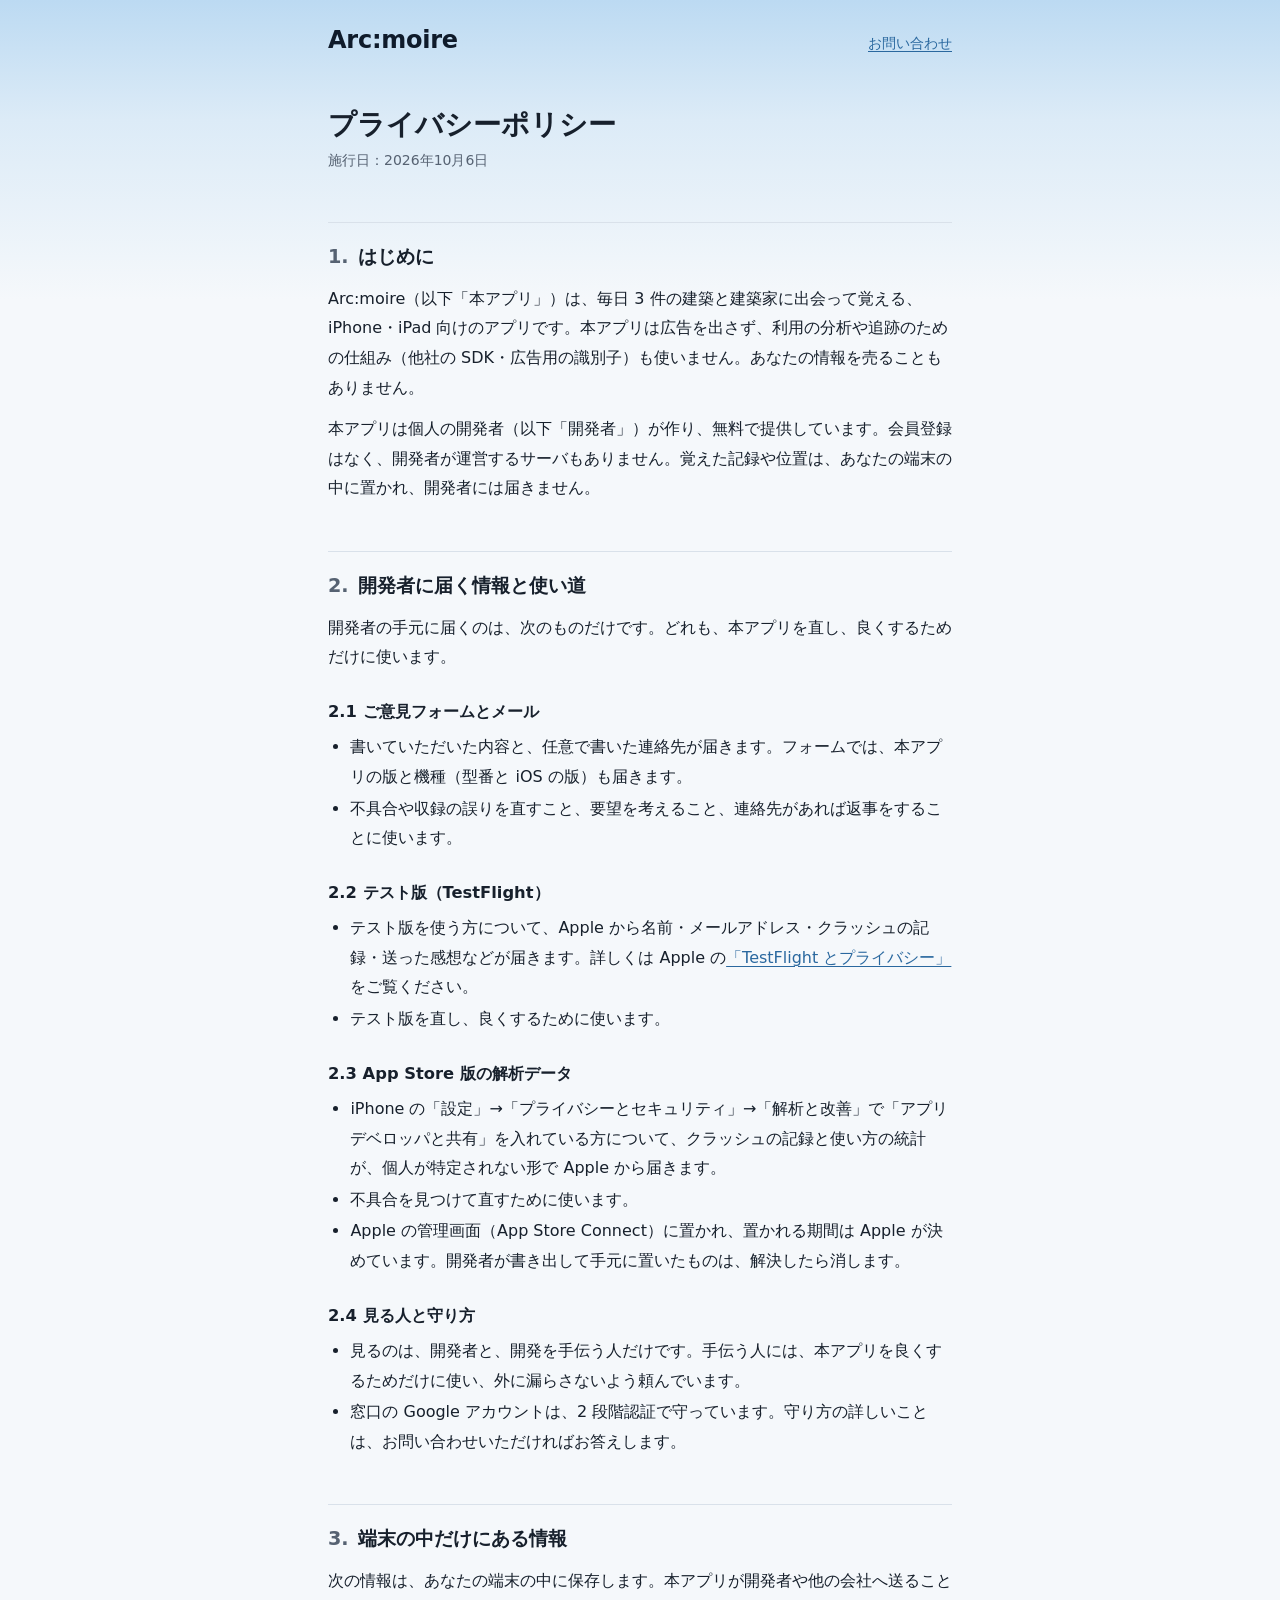
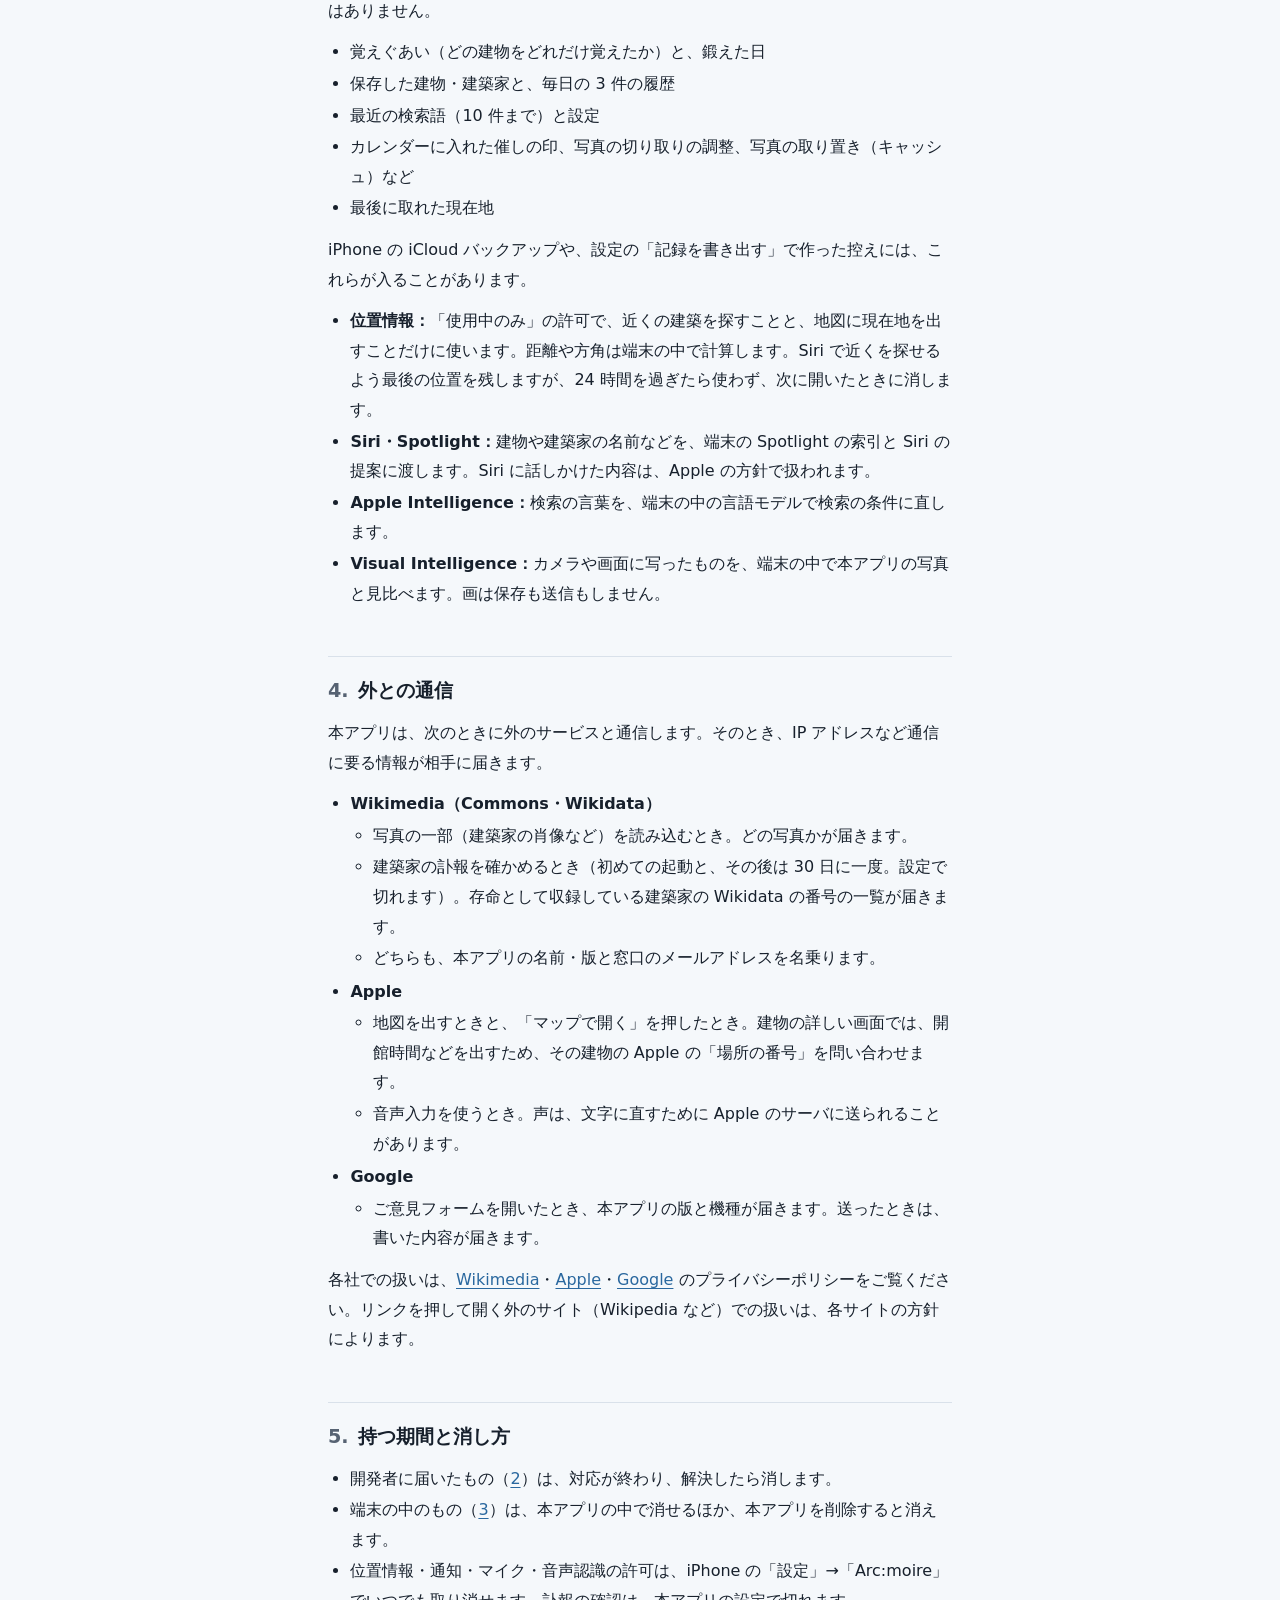
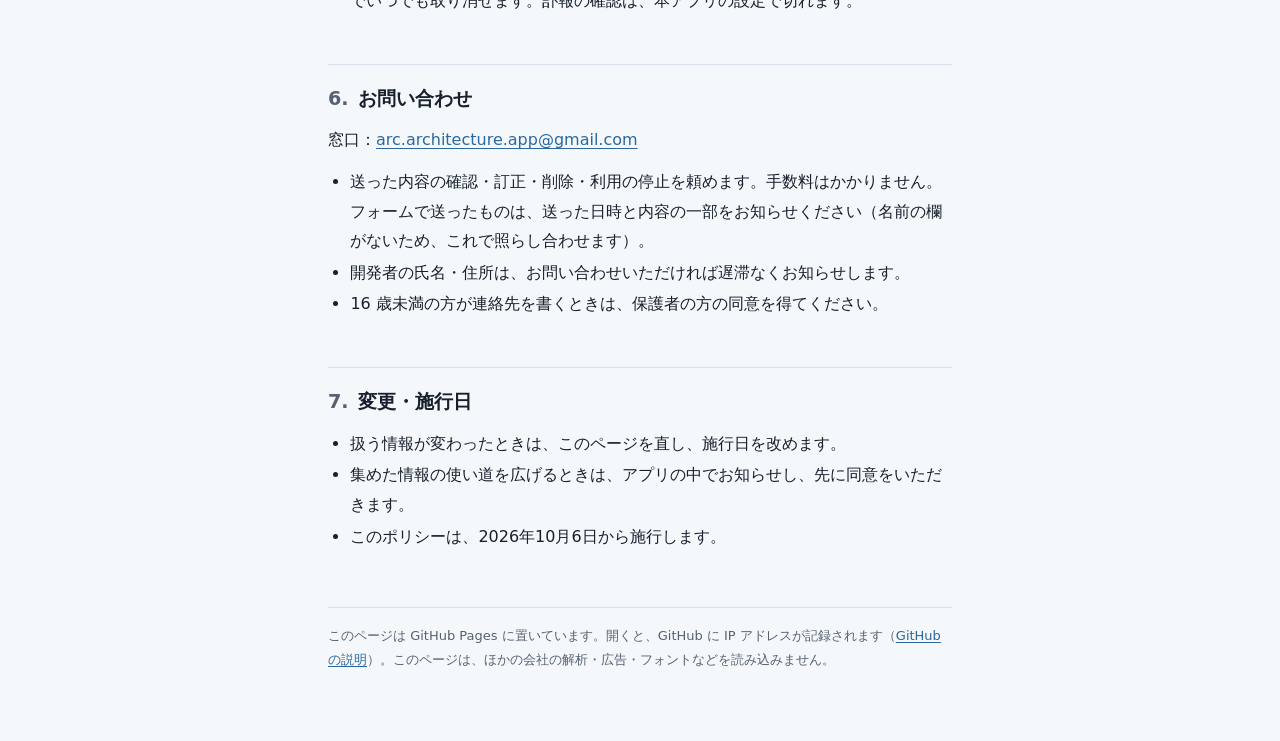
==== privacy.html @ 616fd189 "プライバシーポリシーとお問い合わせのページ Co-Authored-By: Claude Opus 5.5 <noreply@anthropic.com>" ====
<!doctype html>
<html lang="ja">
<head>
<meta charset="utf-8">
<meta name="viewport" content="width=device-width, initial-scale=1">
<meta name="color-scheme" content="light dark">
<meta name="format-detection" content="telephone=no">
<meta name="description" content="アプリ「Arc:moire」のプライバシーポリシー。">
<title>プライバシーポリシー｜Arc:moire</title>
<link rel="stylesheet" href="style.css">
</head>
<body>
<div class="page">
  <header class="masthead">
    <a class="wordmark" href="./">Arc:moire</a>
    <nav aria-label="ページ"><a href="./#contact">お問い合わせ</a></nav>
  </header>

  <main>
    <h1>プライバシーポリシー</h1>
    <p class="dateline">施行日：2026年10月6日</p>

    <h2 id="s1"><span class="num">1.</span>はじめに</h2>
    <p>Arc:moire（以下「本アプリ」）は、毎日 3 件の建築と建築家に出会って覚える、iPhone・iPad 向けのアプリです。本アプリは広告を出さず、利用の分析や追跡のための仕組み（他社の SDK・広告用の識別子）も使いません。あなたの情報を売ることもありません。</p>
    <p>本アプリは個人の開発者（以下「開発者」）が作り、無料で提供しています。会員登録はなく、開発者が運営するサーバもありません。覚えた記録や位置は、あなたの端末の中に置かれ、開発者には届きません。</p>

    <h2 id="s2"><span class="num">2.</span>開発者に届く情報と使い道</h2>
    <p>開発者の手元に届くのは、次のものだけです。どれも、本アプリを直し、良くするためだけに使います。</p>

    <h3 id="s2-1">2.1 ご意見フォームとメール</h3>
    <ul>
      <li>書いていただいた内容と、任意で書いた連絡先が届きます。フォームでは、本アプリの版と機種（型番と iOS の版）も届きます。</li>
      <li>不具合や収録の誤りを直すこと、要望を考えること、連絡先があれば返事をすることに使います。</li>
    </ul>

    <h3 id="s2-2">2.2 テスト版（TestFlight）</h3>
    <ul>
      <li>テスト版を使う方について、Apple から名前・メールアドレス・クラッシュの記録・送った感想などが届きます。詳しくは Apple の<a href="https://www.apple.com/legal/privacy/data/ja/test-flight/">「TestFlight とプライバシー」</a>をご覧ください。</li>
      <li>テスト版を直し、良くするために使います。</li>
    </ul>

    <h3 id="s2-3">2.3 App Store 版の解析データ</h3>
    <ul>
      <li>iPhone の「設定」→「プライバシーとセキュリティ」→「解析と改善」で「アプリデベロッパと共有」を入れている方について、クラッシュの記録と使い方の統計が、個人が特定されない形で Apple から届きます。</li>
      <li>不具合を見つけて直すために使います。</li>
      <li>Apple の管理画面（App Store Connect）に置かれ、置かれる期間は Apple が決めています。開発者が書き出して手元に置いたものは、解決したら消します。</li>
    </ul>

    <h3 id="s2-4">2.4 見る人と守り方</h3>
    <ul>
      <li>見るのは、開発者と、開発を手伝う人だけです。手伝う人には、本アプリを良くするためだけに使い、外に漏らさないよう頼んでいます。</li>
      <li>窓口の Google アカウントは、2 段階認証で守っています。守り方の詳しいことは、お問い合わせいただければお答えします。</li>
    </ul>

    <h2 id="s3"><span class="num">3.</span>端末の中だけにある情報</h2>
    <p>次の情報は、あなたの端末の中に保存します。本アプリが開発者や他の会社へ送ることはありません。</p>
    <ul>
      <li>覚えぐあい（どの建物をどれだけ覚えたか）と、鍛えた日</li>
      <li>保存した建物・建築家と、毎日の 3 件の履歴</li>
      <li>最近の検索語（10 件まで）と設定</li>
      <li>カレンダーに入れた催しの印、写真の切り取りの調整、写真の取り置き（キャッシュ）など</li>
      <li>最後に取れた現在地</li>
    </ul>
    <p>iPhone の iCloud バックアップや、設定の「記録を書き出す」で作った控えには、これらが入ることがあります。</p>
    <ul>
      <li><span class="label">位置情報：</span>「使用中のみ」の許可で、近くの建築を探すことと、地図に現在地を出すことだけに使います。距離や方角は端末の中で計算します。Siri で近くを探せるよう最後の位置を残しますが、24 時間を過ぎたら使わず、次に開いたときに消します。</li>
      <li><span class="label">Siri・Spotlight：</span>建物や建築家の名前などを、端末の Spotlight の索引と Siri の提案に渡します。Siri に話しかけた内容は、Apple の方針で扱われます。</li>
      <li><span class="label">Apple Intelligence：</span>検索の言葉を、端末の中の言語モデルで検索の条件に直します。</li>
      <li><span class="label">Visual Intelligence：</span>カメラや画面に写ったものを、端末の中で本アプリの写真と見比べます。画は保存も送信もしません。</li>
    </ul>

    <h2 id="s4"><span class="num">4.</span>外との通信</h2>
    <p>本アプリは、次のときに外のサービスと通信します。そのとき、IP アドレスなど通信に要る情報が相手に届きます。</p>
    <ul>
      <li><span class="label">Wikimedia（Commons・Wikidata）</span>
        <ul>
          <li>写真の一部（建築家の肖像など）を読み込むとき。どの写真かが届きます。</li>
          <li>建築家の訃報を確かめるとき（初めての起動と、その後は 30 日に一度。設定で切れます）。存命として収録している建築家の Wikidata の番号の一覧が届きます。</li>
          <li>どちらも、本アプリの名前・版と窓口のメールアドレスを名乗ります。</li>
        </ul>
      </li>
      <li><span class="label">Apple</span>
        <ul>
          <li>地図を出すときと、「マップで開く」を押したとき。建物の詳しい画面では、開館時間などを出すため、その建物の Apple の「場所の番号」を問い合わせます。</li>
          <li>音声入力を使うとき。声は、文字に直すために Apple のサーバに送られることがあります。</li>
        </ul>
      </li>
      <li><span class="label">Google</span>
        <ul>
          <li>ご意見フォームを開いたとき、本アプリの版と機種が届きます。送ったときは、書いた内容が届きます。</li>
        </ul>
      </li>
    </ul>
    <p>各社での扱いは、<a href="https://foundation.wikimedia.org/wiki/Policy:Privacy_policy">Wikimedia</a>・<a href="https://www.apple.com/jp/legal/privacy/">Apple</a>・<a href="https://policies.google.com/privacy?hl=ja">Google</a> のプライバシーポリシーをご覧ください。リンクを押して開く外のサイト（Wikipedia など）での扱いは、各サイトの方針によります。</p>

    <h2 id="s5"><span class="num">5.</span>持つ期間と消し方</h2>
    <ul>
      <li>開発者に届いたもの（<a href="#s2">2</a>）は、対応が終わり、解決したら消します。</li>
      <li>端末の中のもの（<a href="#s3">3</a>）は、本アプリの中で消せるほか、本アプリを削除すると消えます。</li>
      <li>位置情報・通知・マイク・音声認識の許可は、iPhone の「設定」→「Arc:moire」でいつでも取り消せます。訃報の確認は、本アプリの設定で切れます。</li>
    </ul>

    <h2 id="s6"><span class="num">6.</span>お問い合わせ</h2>
    <p>窓口：<a href="mailto:arc.architecture.app@gmail.com">arc.architecture.app@gmail.com</a></p>
    <ul>
      <li>送った内容の確認・訂正・削除・利用の停止を頼めます。手数料はかかりません。フォームで送ったものは、送った日時と内容の一部をお知らせください（名前の欄がないため、これで照らし合わせます）。</li>
      <li>開発者の氏名・住所は、お問い合わせいただければ遅滞なくお知らせします。</li>
      <li>16 歳未満の方が連絡先を書くときは、保護者の方の同意を得てください。</li>
    </ul>

    <h2 id="s7"><span class="num">7.</span>変更・施行日</h2>
    <ul>
      <li>扱う情報が変わったときは、このページを直し、施行日を改めます。</li>
      <li>集めた情報の使い道を広げるときは、アプリの中でお知らせし、先に同意をいただきます。</li>
      <li>このポリシーは、2026年10月6日から施行します。</li>
    </ul>
  </main>

  <footer>
    <p>このページは GitHub Pages に置いています。開くと、GitHub に IP アドレスが記録されます（<a href="https://docs.github.com/en/pages/getting-started-with-github-pages/what-is-github-pages">GitHub の説明</a>）。このページは、ほかの会社の解析・広告・フォントなどを読み込みません。</p>
  </footer>
</div>
</body>
</html>
---- style.css ----
/* Arc: の公開ページ。ほかの会社のフォント・解析・広告は読み込まない（ページを開いた人の情報を外へ出さないため） */

:root {
  --ground: #f5f8fb;
  --surface: #ffffff;
  --ink: #17202c;
  --muted: #566272;
  --rule: #d9e1ea;
  --accent: #2a689f;
  --sky-top: #bcdaf2;
  --sky-mid: #dcebf7;
  --mark: #0f1b2b;
  color-scheme: light;
}

@media (prefers-color-scheme: dark) {
  :root:not([data-theme="light"]) {
    --ground: #0d1421;
    --surface: #131c2b;
    --ink: #e6eaf0;
    --muted: #9aa6b5;
    --rule: #25314a;
    --accent: #f0ac66;
    --sky-top: #16264a;
    --sky-mid: #2c2a42;
    --mark: #f4f1ec;
    color-scheme: dark;
  }
}

:root[data-theme="dark"] {
  --ground: #0d1421;
  --surface: #131c2b;
  --ink: #e6eaf0;
  --muted: #9aa6b5;
  --rule: #25314a;
  --accent: #f0ac66;
  --sky-top: #16264a;
  --sky-mid: #2c2a42;
  --mark: #f4f1ec;
  color-scheme: dark;
}

* { box-sizing: border-box; }

html { -webkit-text-size-adjust: 100%; }

body {
  margin: 0;
  background:
    linear-gradient(to bottom, var(--sky-top), var(--sky-mid) 120px, var(--ground) 300px) no-repeat,
    var(--ground);
  color: var(--ink);
  font-family: "Hiragino Sans", "Hiragino Kaku Gothic ProN", "Noto Sans JP", "Yu Gothic UI", Meiryo, system-ui, sans-serif;
  font-size: 1rem;
  line-height: 1.85;
  font-feature-settings: "palt" 0;
}

.page {
  max-width: 41rem;
  margin: 0 auto;
  padding: 0 16px 64px;
}

/* 題字 */
.masthead {
  display: flex;
  align-items: baseline;
  justify-content: space-between;
  gap: 16px;
  padding: 28px 0 8px;
}
.wordmark {
  color: var(--mark);
  font-weight: 700;
  font-size: 1.5rem;
  letter-spacing: -0.01em;
  text-decoration: none;
  line-height: 1;
}
.wordmark:focus-visible { outline: 2px solid var(--accent); outline-offset: 4px; border-radius: 4px; }
.masthead nav { display: flex; gap: 16px; font-size: 0.875rem; }

h1 {
  font-size: 1.75rem;
  line-height: 1.4;
  margin: 40px 0 4px;
  text-wrap: balance;
}
.dateline { margin: 0 0 32px; color: var(--muted); font-size: 0.875rem; font-variant-numeric: tabular-nums; }

h2 {
  font-size: 1.2rem;
  line-height: 1.5;
  margin: 48px 0 12px;
  padding-top: 20px;
  border-top: 1px solid var(--rule);
  text-wrap: balance;
  scroll-margin-top: 16px;
}
h3 {
  font-size: 1.02rem;
  line-height: 1.5;
  margin: 28px 0 8px;
  scroll-margin-top: 16px;
}
.num { font-variant-numeric: tabular-nums; margin-right: 0.5em; color: var(--muted); font-weight: 600; }

p { margin: 0 0 12px; }
ul, ol { margin: 0 0 12px; padding-left: 1.4em; }
li { margin: 2px 0; }
li > ul, li > ol { margin: 2px 0 4px; }

a { color: var(--accent); text-underline-offset: 0.18em; text-decoration-thickness: 1px; }
a:focus-visible { outline: 2px solid var(--accent); outline-offset: 2px; border-radius: 2px; }

strong { font-weight: 600; }
.label { font-weight: 600; }
code, .host { font-family: ui-monospace, "SF Mono", Menlo, monospace; font-size: 0.9em; overflow-wrap: anywhere; }

/* 目次 */
.toc {
  background: var(--surface);
  border: 1px solid var(--rule);
  border-radius: 10px;
  padding: 14px 18px;
  margin: 0 0 8px;
}
.toc ol { margin: 0; padding-left: 1.6em; columns: 2; column-gap: 24px; font-size: 0.9375rem; }
.toc li { break-inside: avoid; }
@media (max-width: 30rem) { .toc ol { columns: 1; } }

/* 端末の中の情報の表 */
.table-wrap { overflow-x: auto; margin: 0 0 16px; }
table { border-collapse: collapse; width: 100%; font-size: 0.9375rem; line-height: 1.7; }
th, td { text-align: left; vertical-align: top; padding: 8px 10px; border-bottom: 1px solid var(--rule); }
th { color: var(--muted); font-weight: 600; font-size: 0.8125rem; letter-spacing: 0.04em; }
td:first-child { width: 52%; }

/* トップの窓口 */
.lead { font-size: 1.0625rem; margin: 36px 0 8px; }
.contact {
  background: var(--surface);
  border: 1px solid var(--rule);
  border-radius: 12px;
  padding: 18px 20px;
  margin: 16px 0;
}
.contact .mail { font-size: 1.0625rem; font-weight: 600; overflow-wrap: anywhere; }

footer {
  margin-top: 56px;
  padding-top: 16px;
  border-top: 1px solid var(--rule);
  color: var(--muted);
  font-size: 0.8125rem;
  line-height: 1.8;
}
footer p { margin: 0 0 6px; }
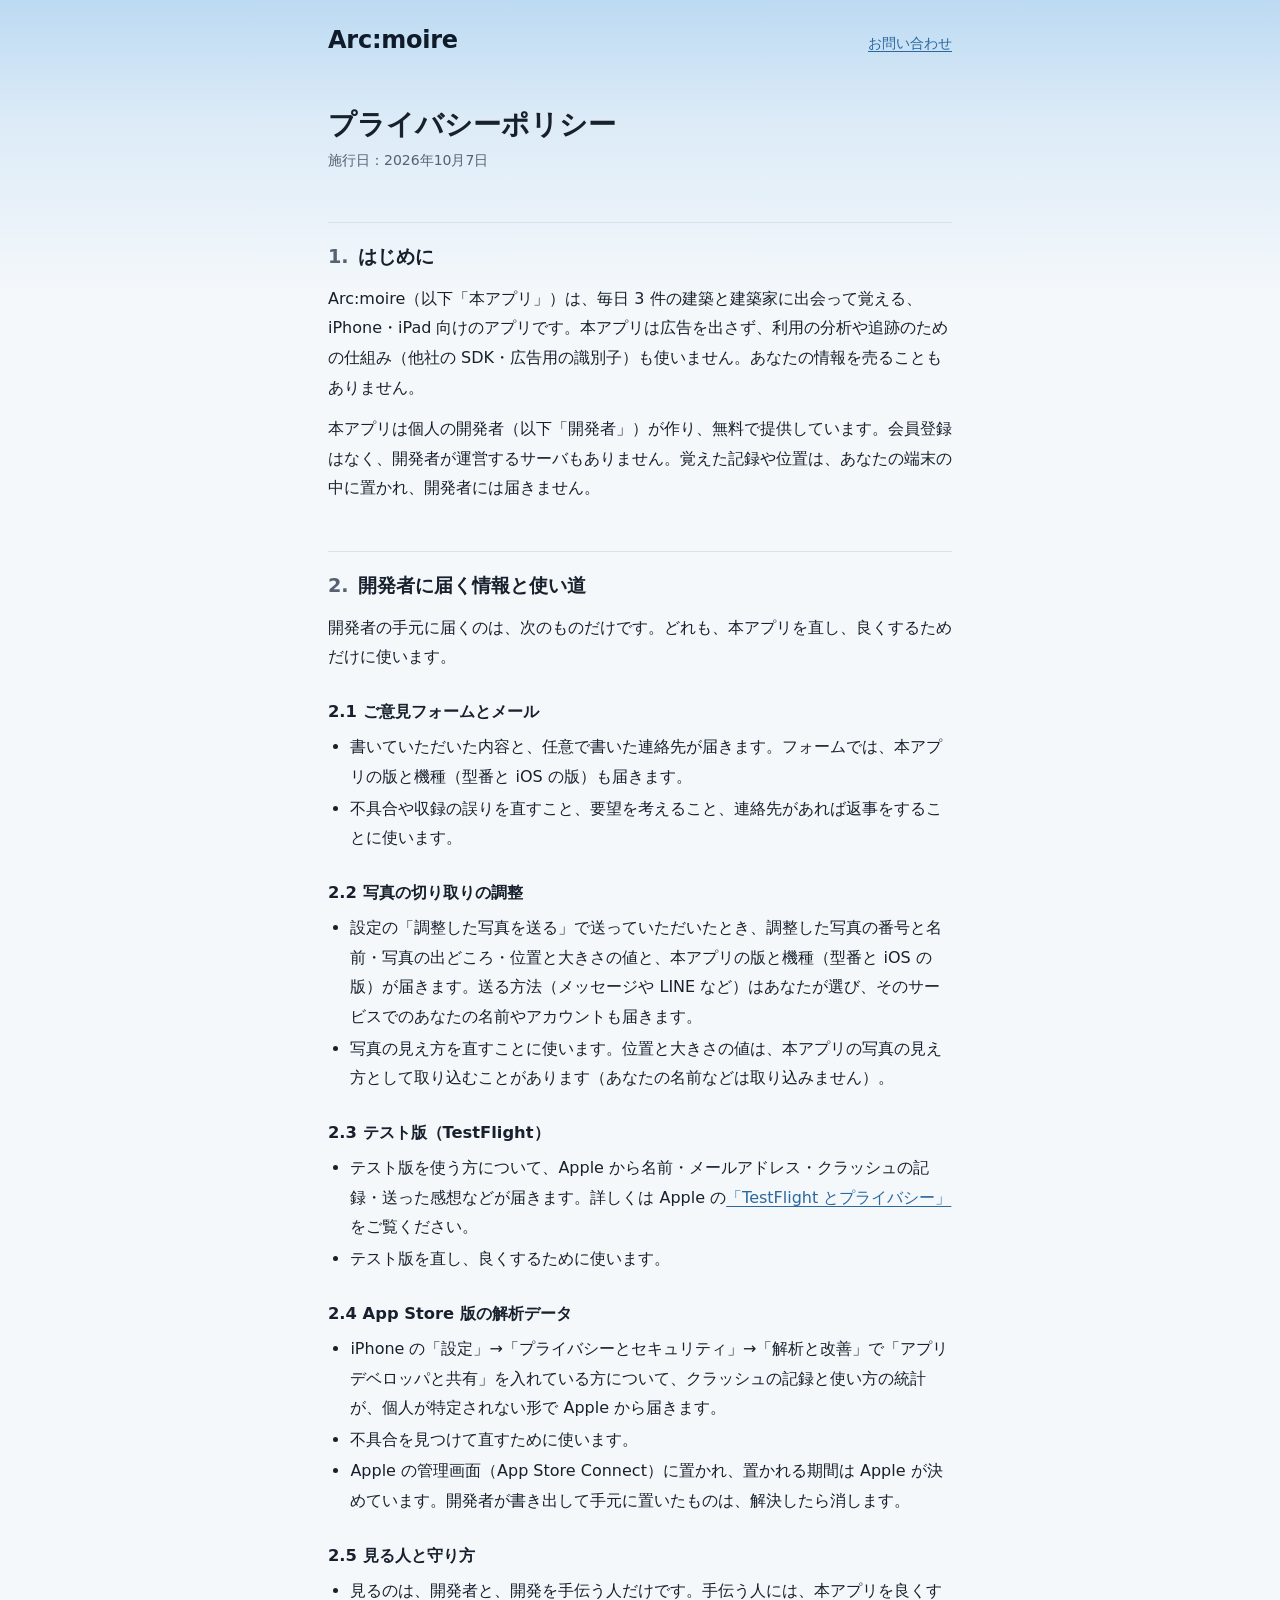
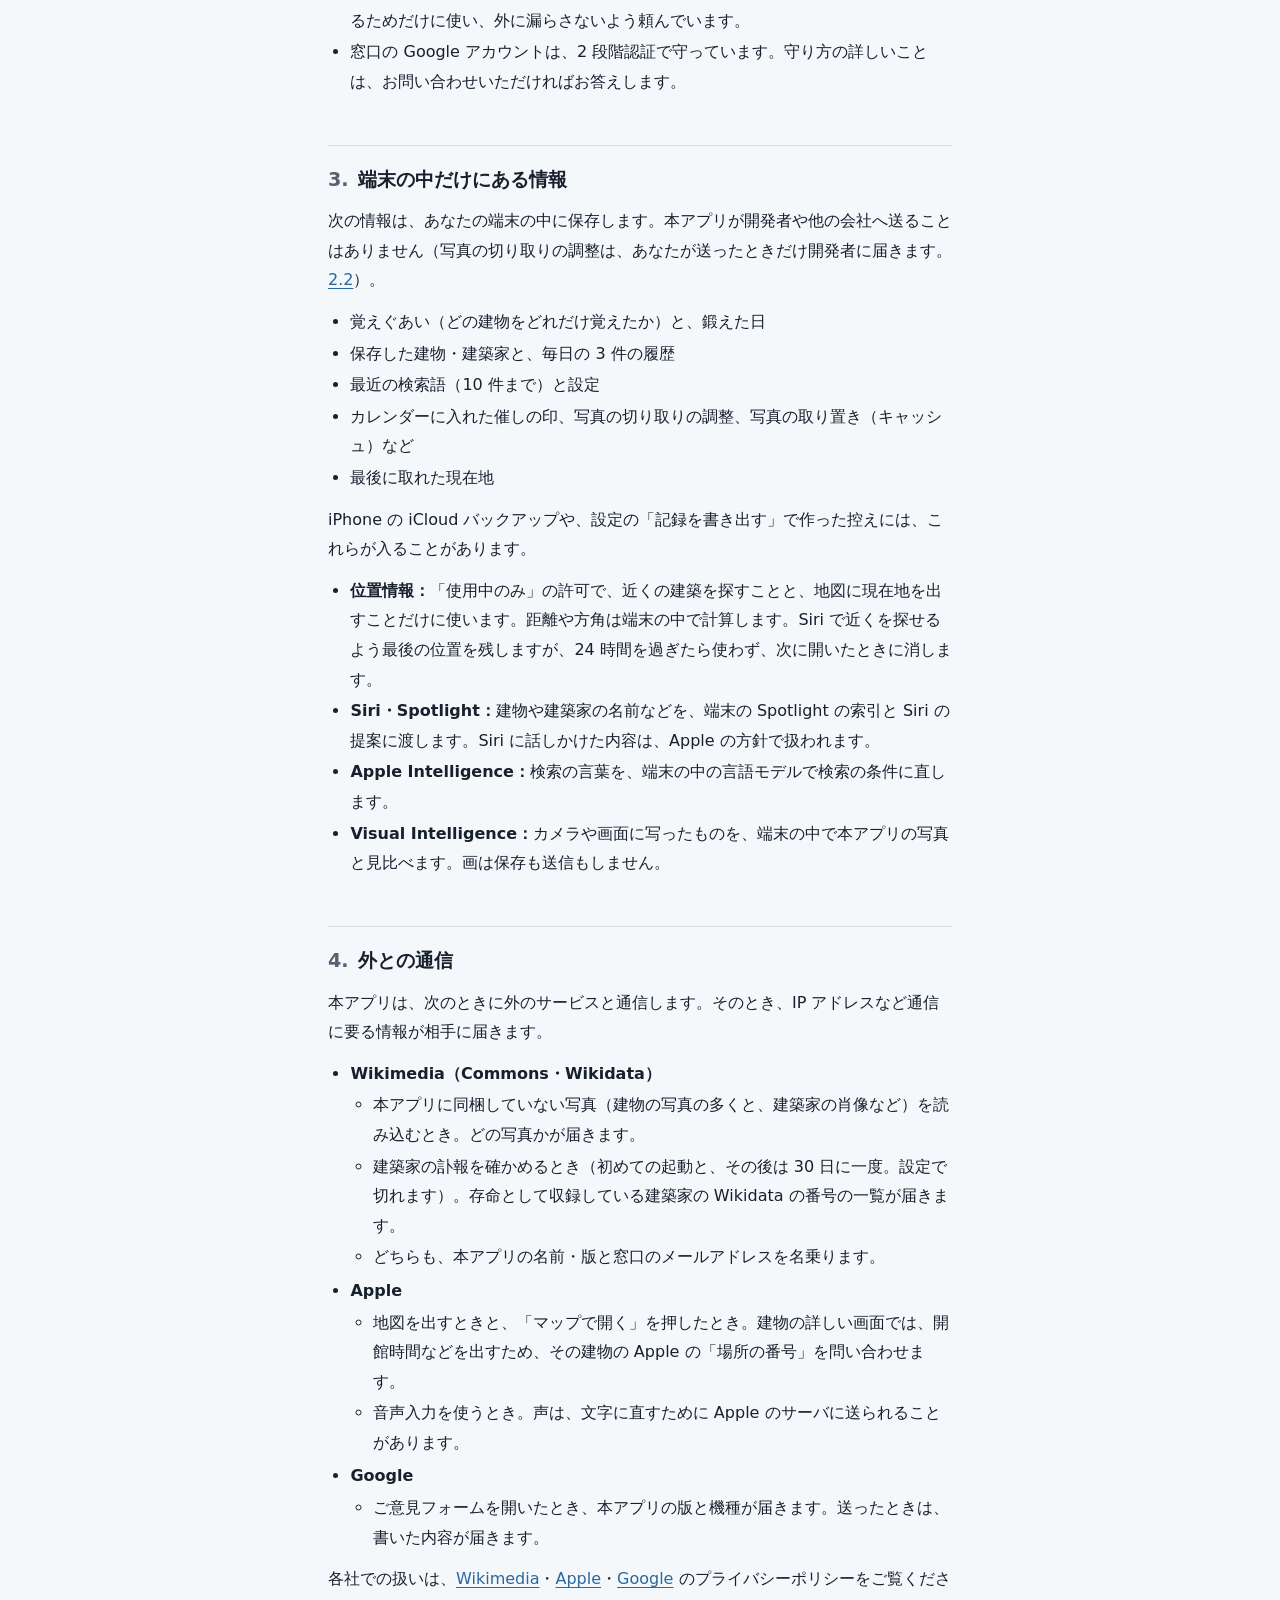
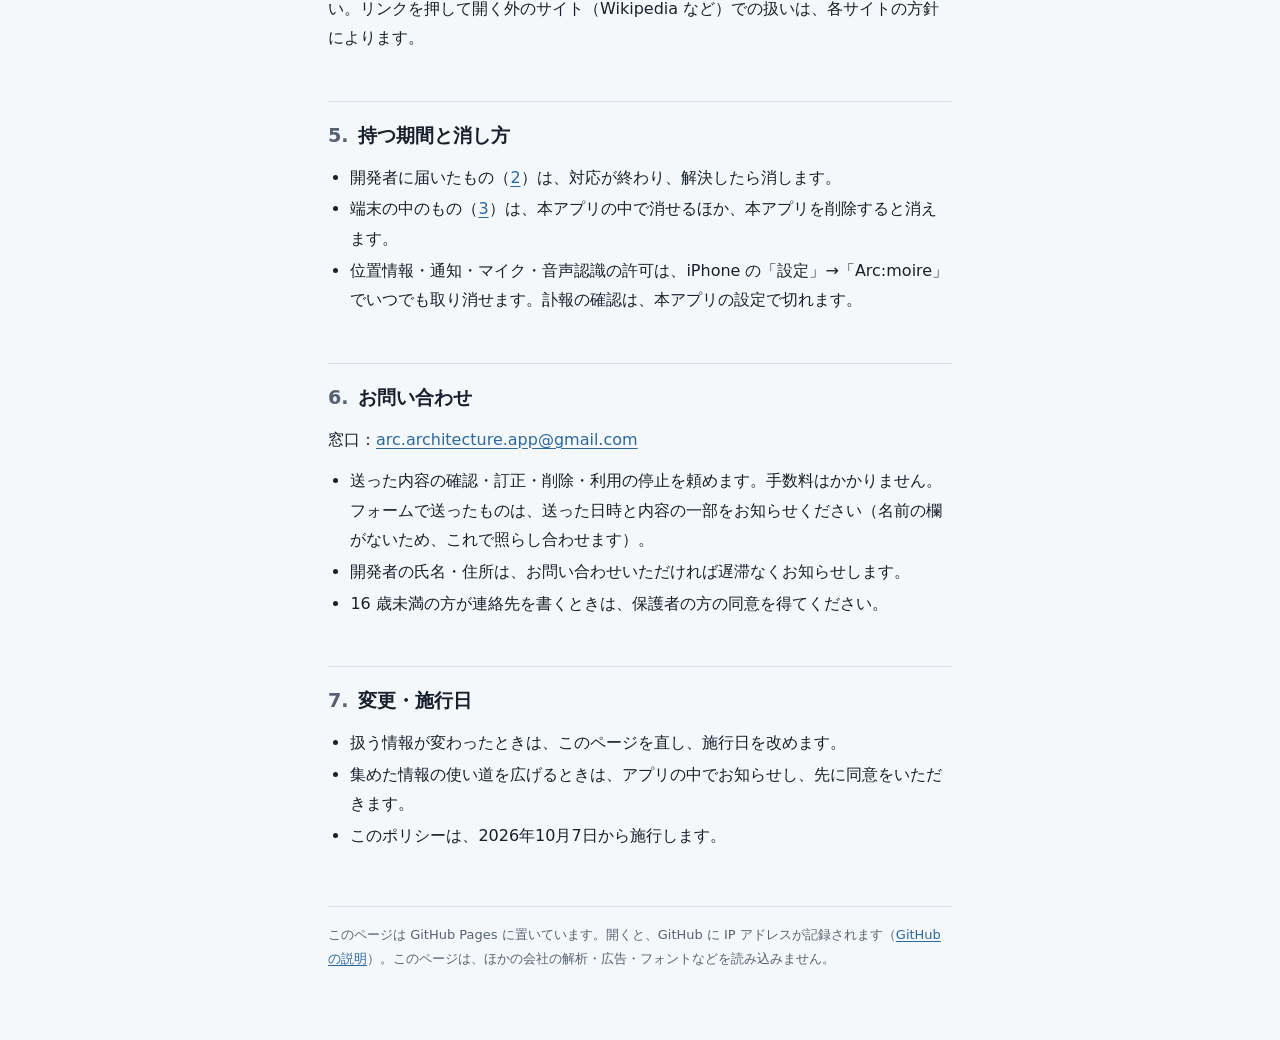
==== commit 6e3073b9: "ポリシー: 写真の切り取りの調整を送ったときに届くものを足し、Commons から読み込む写真の書き方を実際に合わせる（施行日 2026-10-07）" ====
--- a/privacy.html
+++ b/privacy.html
@@ -18,7 +18,7 @@
 
   <main>
     <h1>プライバシーポリシー</h1>
-    <p class="dateline">施行日：2026年10月6日</p>
+    <p class="dateline">施行日：2026年10月7日</p>
 
     <h2 id="s1"><span class="num">1.</span>はじめに</h2>
     <p>Arc:moire（以下「本アプリ」）は、毎日 3 件の建築と建築家に出会って覚える、iPhone・iPad 向けのアプリです。本アプリは広告を出さず、利用の分析や追跡のための仕組み（他社の SDK・広告用の識別子）も使いません。あなたの情報を売ることもありません。</p>
@@ -33,27 +33,33 @@
       <li>不具合や収録の誤りを直すこと、要望を考えること、連絡先があれば返事をすることに使います。</li>
     </ul>
 
-    <h3 id="s2-2">2.2 テスト版（TestFlight）</h3>
+    <h3 id="s2-2">2.2 写真の切り取りの調整</h3>
+    <ul>
+      <li>設定の「調整した写真を送る」で送っていただいたとき、調整した写真の番号と名前・写真の出どころ・位置と大きさの値と、本アプリの版と機種（型番と iOS の版）が届きます。送る方法（メッセージや LINE など）はあなたが選び、そのサービスでのあなたの名前やアカウントも届きます。</li>
+      <li>写真の見え方を直すことに使います。位置と大きさの値は、本アプリの写真の見え方として取り込むことがあります（あなたの名前などは取り込みません）。</li>
+    </ul>
+
+    <h3 id="s2-3">2.3 テスト版（TestFlight）</h3>
     <ul>
       <li>テスト版を使う方について、Apple から名前・メールアドレス・クラッシュの記録・送った感想などが届きます。詳しくは Apple の<a href="https://www.apple.com/legal/privacy/data/ja/test-flight/">「TestFlight とプライバシー」</a>をご覧ください。</li>
       <li>テスト版を直し、良くするために使います。</li>
     </ul>
 
-    <h3 id="s2-3">2.3 App Store 版の解析データ</h3>
+    <h3 id="s2-4">2.4 App Store 版の解析データ</h3>
     <ul>
       <li>iPhone の「設定」→「プライバシーとセキュリティ」→「解析と改善」で「アプリデベロッパと共有」を入れている方について、クラッシュの記録と使い方の統計が、個人が特定されない形で Apple から届きます。</li>
       <li>不具合を見つけて直すために使います。</li>
       <li>Apple の管理画面（App Store Connect）に置かれ、置かれる期間は Apple が決めています。開発者が書き出して手元に置いたものは、解決したら消します。</li>
     </ul>
 
-    <h3 id="s2-4">2.4 見る人と守り方</h3>
+    <h3 id="s2-5">2.5 見る人と守り方</h3>
     <ul>
       <li>見るのは、開発者と、開発を手伝う人だけです。手伝う人には、本アプリを良くするためだけに使い、外に漏らさないよう頼んでいます。</li>
       <li>窓口の Google アカウントは、2 段階認証で守っています。守り方の詳しいことは、お問い合わせいただければお答えします。</li>
     </ul>
 
     <h2 id="s3"><span class="num">3.</span>端末の中だけにある情報</h2>
-    <p>次の情報は、あなたの端末の中に保存します。本アプリが開発者や他の会社へ送ることはありません。</p>
+    <p>次の情報は、あなたの端末の中に保存します。本アプリが開発者や他の会社へ送ることはありません（写真の切り取りの調整は、あなたが送ったときだけ開発者に届きます。<a href="#s2-2">2.2</a>）。</p>
     <ul>
       <li>覚えぐあい（どの建物をどれだけ覚えたか）と、鍛えた日</li>
       <li>保存した建物・建築家と、毎日の 3 件の履歴</li>
@@ -74,7 +80,7 @@
     <ul>
       <li><span class="label">Wikimedia（Commons・Wikidata）</span>
         <ul>
-          <li>写真の一部（建築家の肖像など）を読み込むとき。どの写真かが届きます。</li>
+          <li>本アプリに同梱していない写真（建物の写真の多くと、建築家の肖像など）を読み込むとき。どの写真かが届きます。</li>
           <li>建築家の訃報を確かめるとき（初めての起動と、その後は 30 日に一度。設定で切れます）。存命として収録している建築家の Wikidata の番号の一覧が届きます。</li>
           <li>どちらも、本アプリの名前・版と窓口のメールアドレスを名乗ります。</li>
         </ul>
@@ -112,7 +118,7 @@
     <ul>
       <li>扱う情報が変わったときは、このページを直し、施行日を改めます。</li>
       <li>集めた情報の使い道を広げるときは、アプリの中でお知らせし、先に同意をいただきます。</li>
-      <li>このポリシーは、2026年10月6日から施行します。</li>
+      <li>このポリシーは、2026年10月7日から施行します。</li>
     </ul>
   </main>
 
